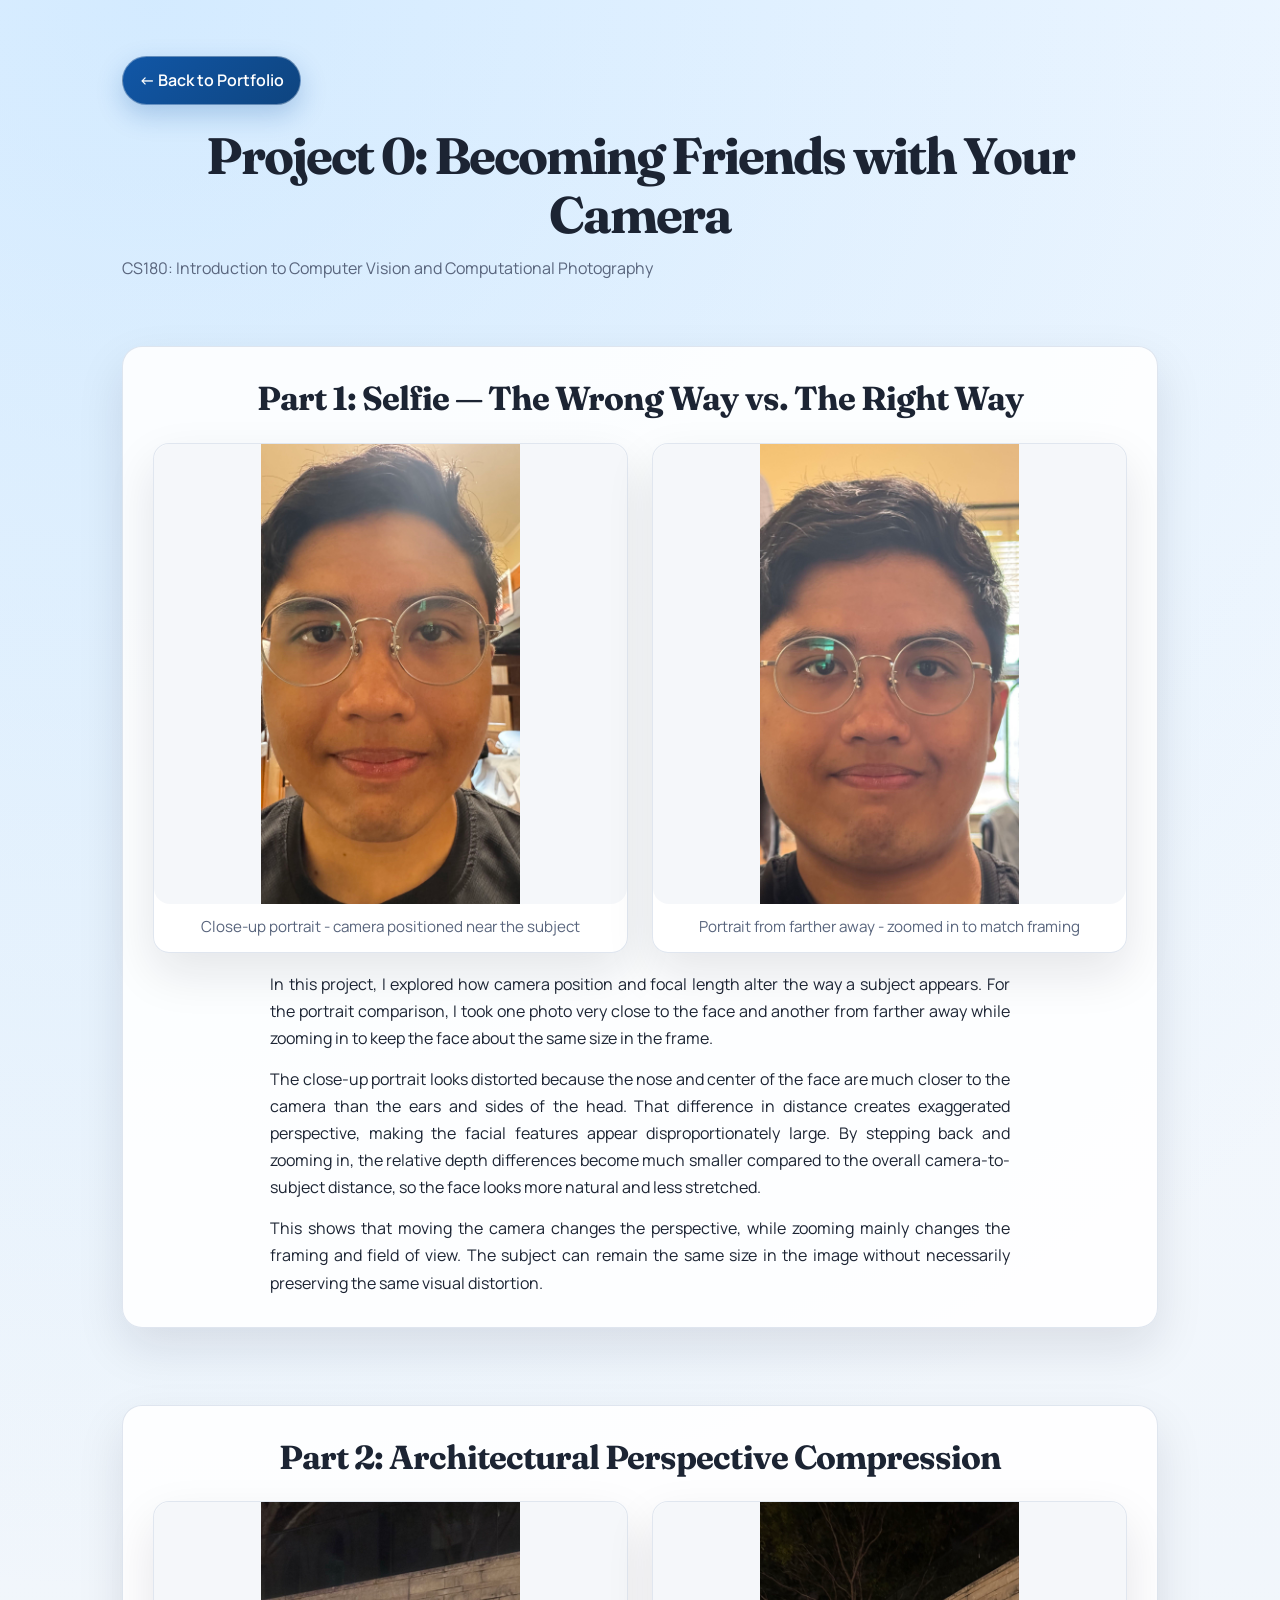
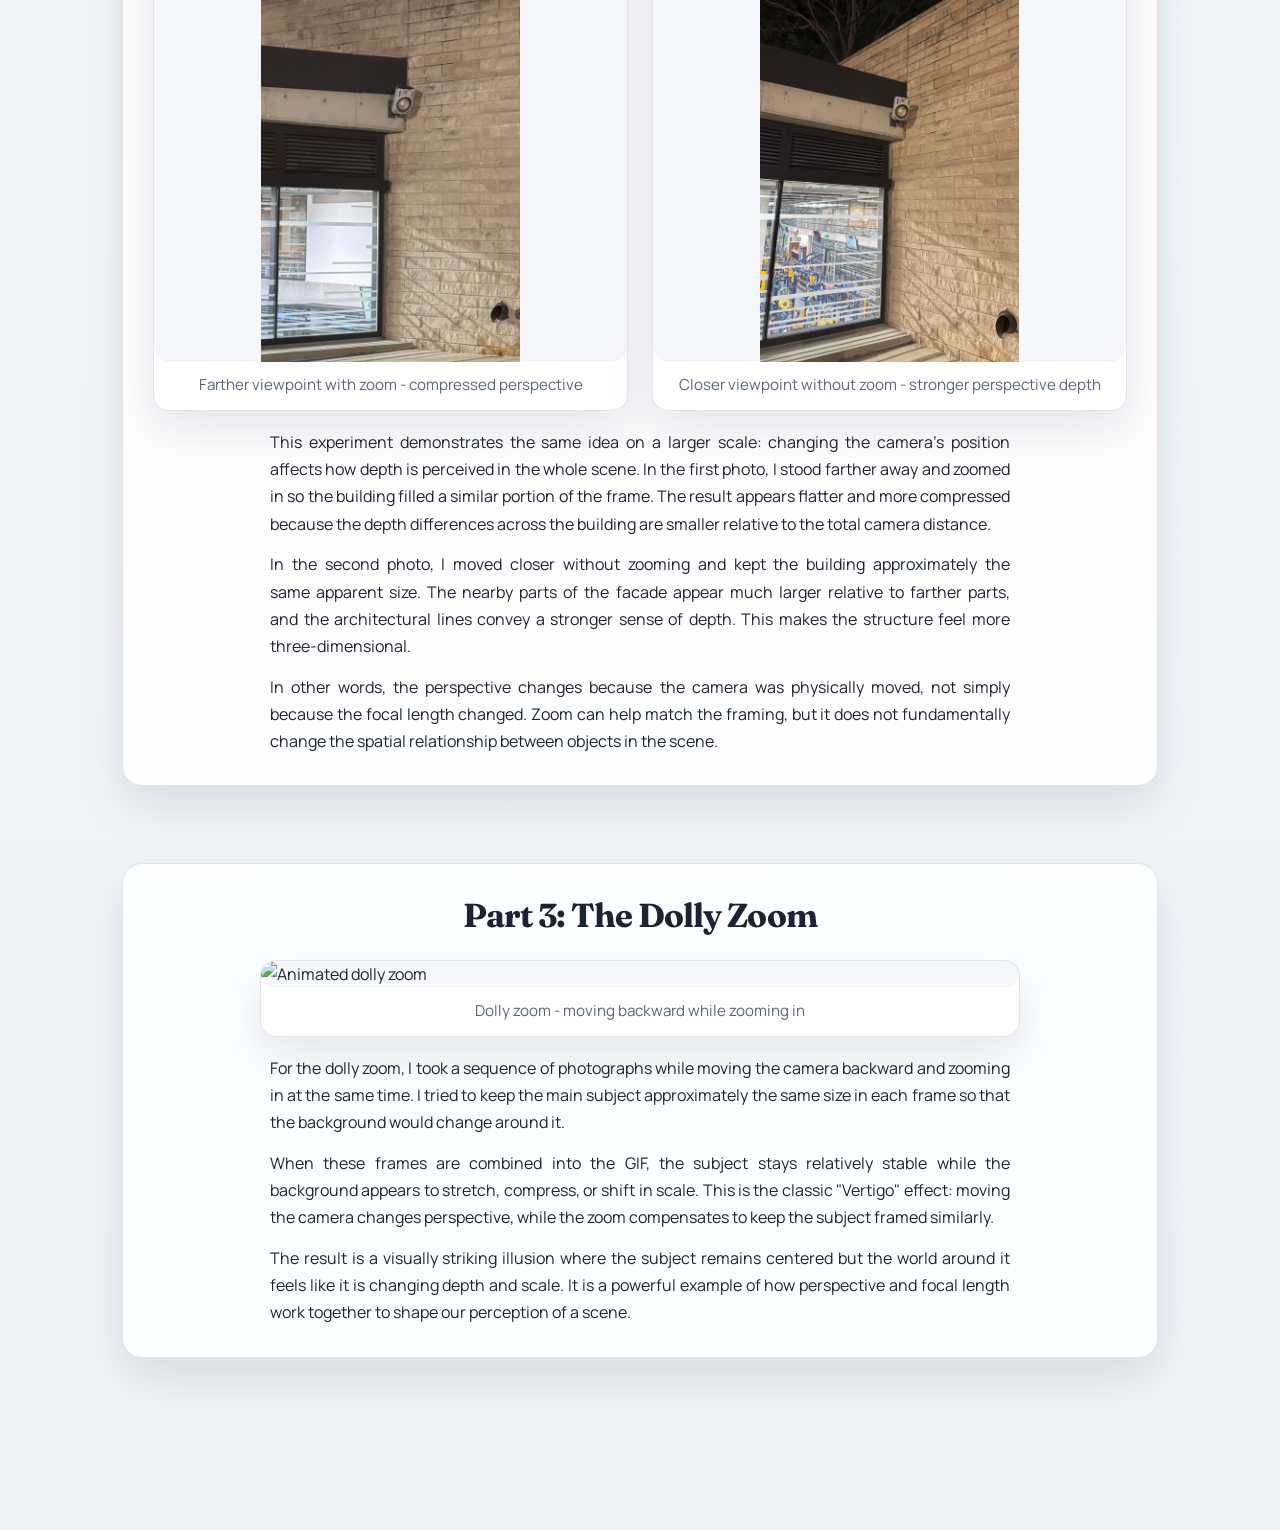
==== 0/index.html @ 7ff72e2b "Project 0" ====
<!DOCTYPE html>
<html lang="en">

<head>
    <meta charset="UTF-8">
    <meta name="viewport" content="width=device-width, initial-scale=1.0">

    <title>Project 0 | CS180</title>

    <link rel="stylesheet" href="../style.css">

    <style>
        @import url("https://fonts.googleapis.com/css2?family=Fraunces:opsz,wght@9..144,600;9..144,700&family=Manrope:wght@400;500;700&display=swap");

        :root {
            --page-bg-1: #f4f9ff;
            --page-bg-2: #eef3f8;
            --panel-bg: rgba(255, 255, 255, 0.88);
            --card-shadow: 0 20px 48px rgba(15, 23, 42, 0.1);
            --text: #1c2433;
            --muted: #59657d;
            --border: rgba(133, 156, 192, 0.25);
            --accent: #1157a7;
            --accent-2: #0e447f;
        }

        * {
            box-sizing: border-box;
        }

        body {
            margin: 0;
            font-family: "Manrope", "Segoe UI", Tahoma, sans-serif;
            background:
                radial-gradient(circle at 12% 0%, rgba(127, 197, 255, 0.28) 0%, rgba(127, 197, 255, 0) 48%),
                linear-gradient(180deg, var(--page-bg-1) 0%, var(--page-bg-2) 100%);
            color: var(--text);
            line-height: 1.7;
        }

        .project-page {
            width: min(100%, 1100px);
            margin: 0 auto;
            padding: clamp(24px, 5vw, 56px) clamp(16px, 3vw, 32px) 96px;
        }

        .back-link {
            display: inline-flex;
            align-items: center;
            gap: 8px;
            margin-bottom: 22px;
            padding: 10px 16px;
            color: white;
            text-decoration: none;
            font-weight: 600;
            border-radius: 999px;
            border: 1px solid rgba(255, 255, 255, 0.35);
            background: linear-gradient(135deg, var(--accent) 0%, var(--accent-2) 100%);
            box-shadow: 0 10px 26px rgba(17, 87, 167, 0.25);
            transition: transform 0.2s ease, box-shadow 0.2s ease;
        }

        .back-link:hover {
            transform: translateY(-2px);
            box-shadow: 0 14px 32px rgba(17, 87, 167, 0.3);
        }

        .project-title {
            margin-bottom: clamp(2.2rem, 5vw, 4.2rem);
            text-align: center;
        }

        .project-title h1 {
            margin: 0 0 10px;
            font-family: "Fraunces", Georgia, serif;
            font-size: clamp(2.1rem, 4vw, 3.3rem);
            line-height: 1.15;
            letter-spacing: -0.04em;
        }

        .project-title p {
            margin: 0;
            color: var(--muted);
            font-size: 1rem;
        }

        .part {
            margin-bottom: clamp(3rem, 6vw, 6rem);
            padding: clamp(18px, 3vw, 30px);
            border: 1px solid var(--border);
            border-radius: 20px;
            background: var(--panel-bg);
            box-shadow: var(--card-shadow);
        }

        .part h2 {
            margin: 0 0 1rem;
            font-family: "Fraunces", Georgia, serif;
            font-size: clamp(1.5rem, 2.6vw, 2.2rem);
            line-height: 1.25;
            letter-spacing: -0.03em;
            text-align: center;
        }

        .image-pair {
            display: grid;
            grid-template-columns: repeat(2, minmax(0, 1fr));
            gap: clamp(12px, 2vw, 24px);
            margin: 24px 0 18px;
        }

        figure {
            margin: 0;
            border-radius: 16px;
            overflow: hidden;
            background: var(--panel-bg);
            border: 1px solid var(--border);
            box-shadow: var(--card-shadow);
        }

        .image-pair img,
        .single-image img {
            display: block;
            width: 100%;
            max-width: 100%;
            height: auto;
            border-radius: inherit;
            object-fit: contain;
            background: rgba(133, 156, 192, 0.08);
        }

        .image-pair img {
            max-height: min(58vh, 460px);
        }

        .single-image img {
            max-height: min(72vh, 620px);
        }

        figcaption {
            margin: 10px 10px 12px;
            color: var(--muted);
            text-align: center;
            font-size: 0.95rem;
        }

        .single-image {
            width: min(100%, 760px);
            margin: 24px auto 18px;
        }

        p {
            max-width: 74ch;
            margin: 0.85rem auto 0;
            color: var(--text);
            text-wrap: pretty;
            text-align: justify;
            text-justify: inter-word;
            hyphens: auto;
        }

        @media (max-width: 700px) {
            .project-page {
                padding: 20px 14px 72px;
            }

            .image-pair {
                grid-template-columns: 1fr;
                gap: 16px;
            }

            .single-image {
                width: 100%;
            }

            .part {
                margin-bottom: 3.2rem;
                border-radius: 16px;
                padding: 16px;
            }

            .image-pair img {
                max-height: 380px;
            }

            .single-image img {
                max-height: 480px;
            }
        }
    </style>
</head>

<body>

<div class="project-page">

    <a class="back-link" href="../index.html">
        ← Back to Portfolio
    </a>

    <section class="project-title">
        <h1>Project 0: Becoming Friends with Your Camera</h1>
        <p>
            CS180: Introduction to Computer Vision and Computational Photography
        </p>
    </section>


    <!-- PART 1 -->
    <section class="part">

        <h2>Part 1: Selfie — The Wrong Way vs. The Right Way</h2>

        <div class="image-pair">

            <figure>
                <img
                    src="./media/1a.jpg"
                    alt="Close-up portrait">

                <figcaption>
                    Close-up portrait - camera positioned near the subject
                </figcaption>
            </figure>


            <figure>
                <img
                    src="./media/1b.jpg"
                    alt="Portrait taken farther away with zoom">

                <figcaption>
                    Portrait from farther away - zoomed in to match framing
                </figcaption>
            </figure>

        </div>

        <p>
            In this project, I explored how camera position and focal length alter the way a subject appears. For the portrait comparison, I took one photo very close to the face and another from farther away while zooming in to keep the face about the same size in the frame.
        </p>
        <p>
            The close-up portrait looks distorted because the nose and center of the face are much closer to the camera than the ears and sides of the head. That difference in distance creates exaggerated perspective, making the facial features appear disproportionately large. By stepping back and zooming in, the relative depth differences become much smaller compared to the overall camera-to-subject distance, so the face looks more natural and less stretched.
        </p>
        <p>
            This shows that moving the camera changes the perspective, while zooming mainly changes the framing and field of view. The subject can remain the same size in the image without necessarily preserving the same visual distortion.
        </p>

    </section>


    <!-- PART 2 -->
    <section class="part">

        <h2>Part 2: Architectural Perspective Compression</h2>

        <div class="image-pair">

            <figure>
                <img
                    src="./media/2b.jpg"
                    alt="Building photographed from far away with zoom">

                <figcaption>
                    Farther viewpoint with zoom - compressed perspective
                </figcaption>
            </figure>


            <figure>
                <img
                    src="./media/2a.jpg"
                    alt="Building photographed from closer with a wider view">

                <figcaption>
                    Closer viewpoint without zoom - stronger perspective depth
                </figcaption>
            </figure>

        </div>

        <p>
            This experiment demonstrates the same idea on a larger scale: changing the camera’s position affects how depth is perceived in the whole scene. In the first photo, I stood farther away and zoomed in so the building filled a similar portion of the frame. The result appears flatter and more compressed because the depth differences across the building are smaller relative to the total camera distance.
        </p>
        <p>
            In the second photo, I moved closer without zooming and kept the building approximately the same apparent size. The nearby parts of the facade appear much larger relative to farther parts, and the architectural lines convey a stronger sense of depth. This makes the structure feel more three-dimensional.
        </p>
        <p>
            In other words, the perspective changes because the camera was physically moved, not simply because the focal length changed. Zoom can help match the framing, but it does not fundamentally change the spatial relationship between objects in the scene.
        </p>

    </section>


    <!-- PART 3 -->
    <section class="part">

        <h2>Part 3: The Dolly Zoom</h2>

        <div class="single-image">

            <figure>
                <img
                    src="./media/3.gif"
                    alt="Animated dolly zoom">

                <figcaption>
                    Dolly zoom - moving backward while zooming in
                </figcaption>
            </figure>

        </div>

        <p>
            For the dolly zoom, I took a sequence of photographs while moving the camera backward and zooming in at the same time. I tried to keep the main subject approximately the same size in each frame so that the background would change around it.
        </p>
        <p>
            When these frames are combined into the GIF, the subject stays relatively stable while the background appears to stretch, compress, or shift in scale. This is the classic "Vertigo" effect: moving the camera changes perspective, while the zoom compensates to keep the subject framed similarly.
        </p>
        <p>
            The result is a visually striking illusion where the subject remains centered but the world around it feels like it is changing depth and scale. It is a powerful example of how perspective and focal length work together to shape our perception of a scene.
        </p>

    </section>

</div>

</body>
</html>
---- style.css ----
* {
    box-sizing: border-box;
}

body {
    margin: 0;
    font-family: Arial, Helvetica, sans-serif;
    background: #f7f7f7;
    color: #222;
    line-height: 1.6;
}

header {
    text-align: center;
    padding: 80px 20px 50px;
}

header h1 {
    font-size: 2.5rem;
    margin-bottom: 10px;
}

header p {
    color: #666;
}

main {
    max-width: 1100px;
    margin: auto;
    padding: 20px;
}

.projects {
    display: grid;
    grid-template-columns: repeat(auto-fit, minmax(280px, 1fr));
    gap: 25px;
}

.project-card {
    display: block;
    padding: 30px;
    background: white;
    border-radius: 12px;
    text-decoration: none;
    color: inherit;
    box-shadow: 0 4px 15px rgba(0, 0, 0, 0.08);
    transition: transform 0.2s ease;
}

.project-card:hover {
    transform: translateY(-5px);
}

.project-card h2 {
    margin-top: 0;
}
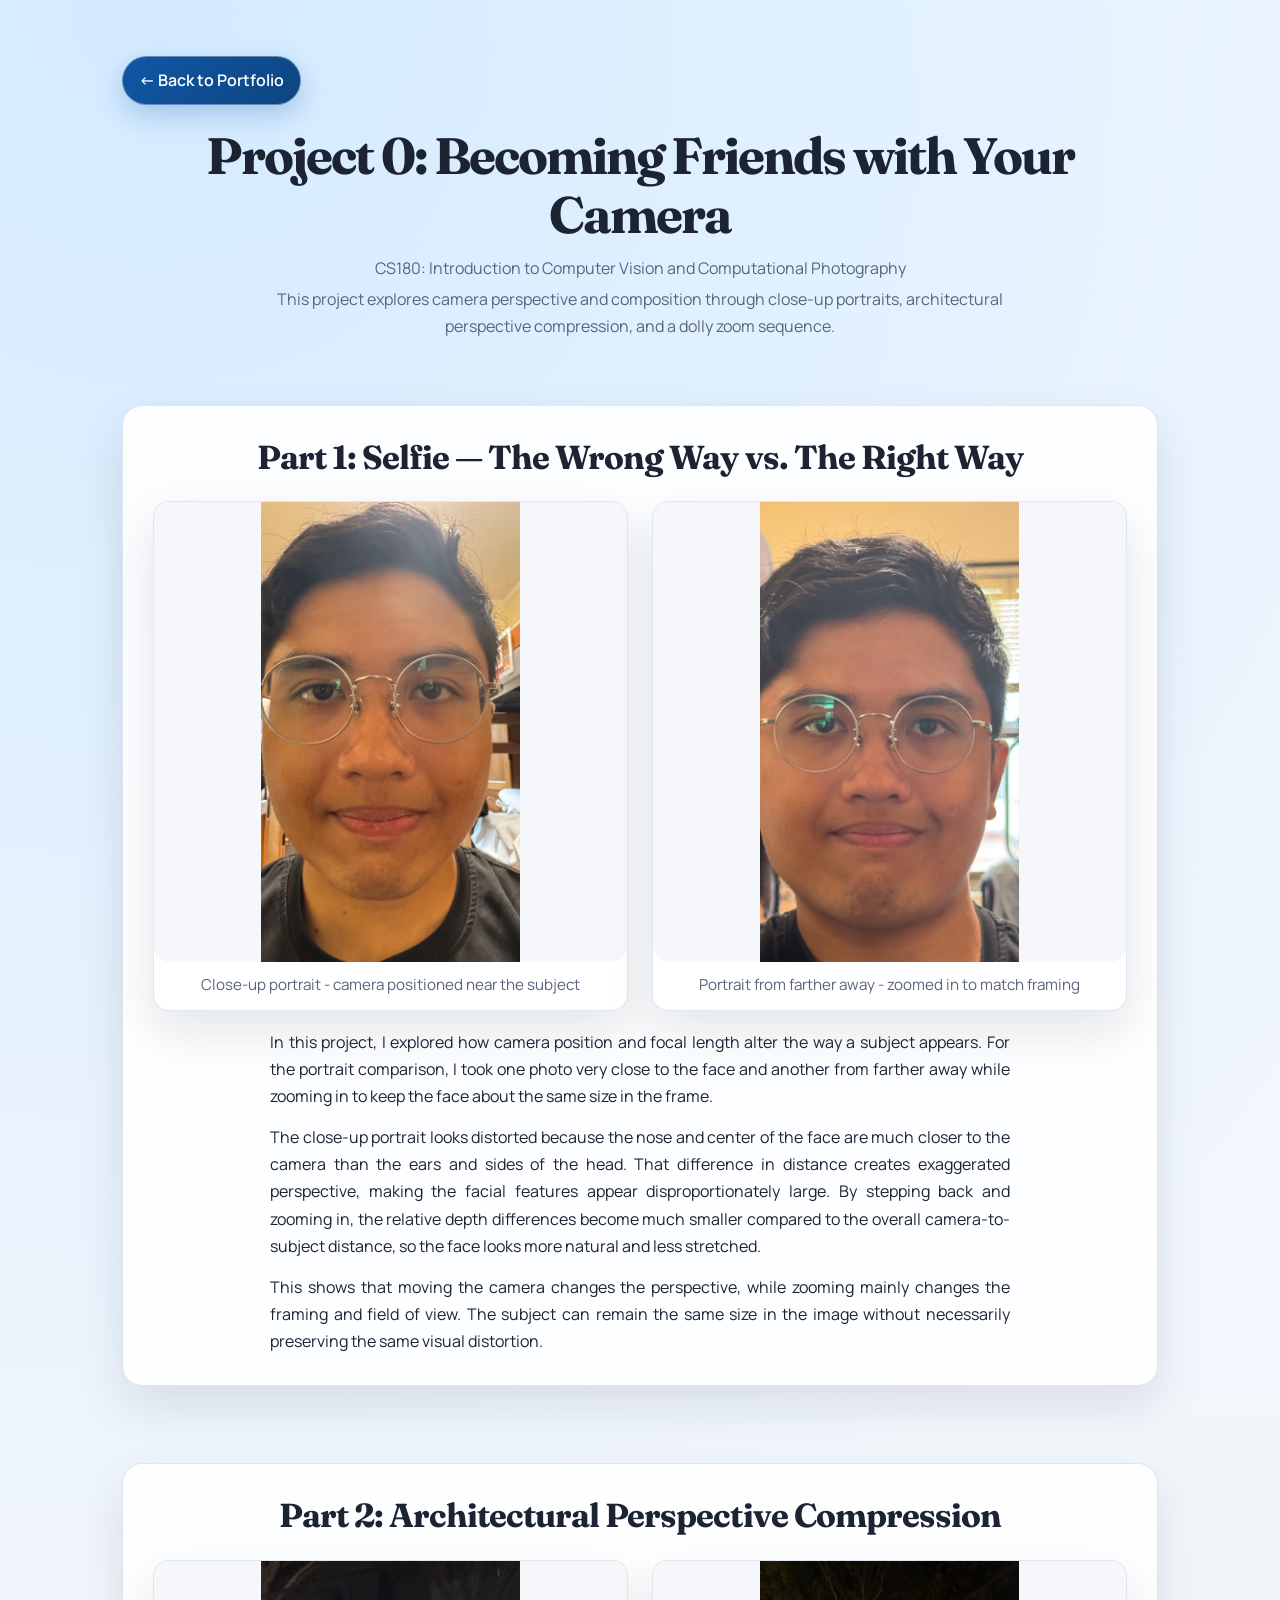
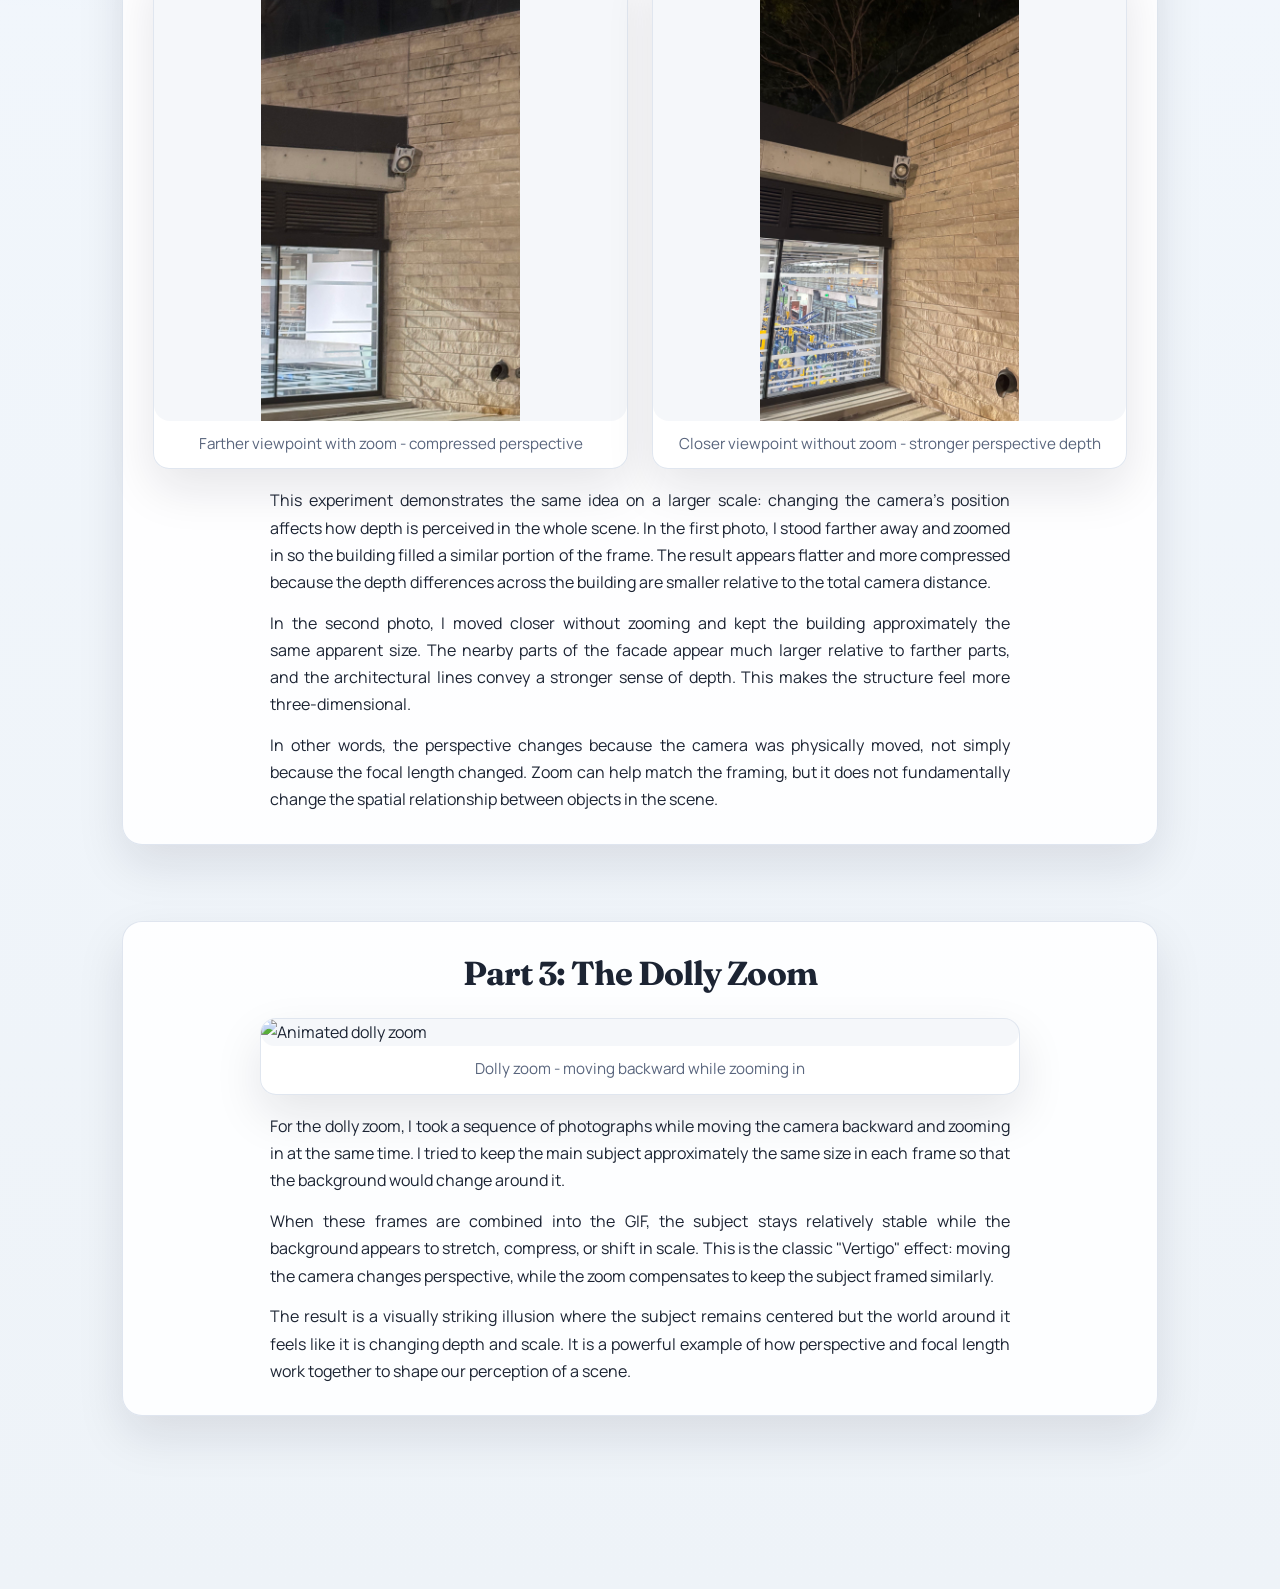
==== commit 62edc7eb: "Project 2" ====
--- a/0/index.html
+++ b/0/index.html
@@ -79,9 +79,17 @@
         }
 
         .project-title p {
-            margin: 0;
+            margin: 0.25rem auto 0;
+            max-width: 74ch;
             color: var(--muted);
             font-size: 1rem;
+            text-align: center;
+        }
+
+        .project-title .subtitle {
+            margin-top: 0.3rem;
+            font-size: 1rem;
+            color: var(--muted);
         }
 
         .part {
@@ -200,8 +208,11 @@
 
     <section class="project-title">
         <h1>Project 0: Becoming Friends with Your Camera</h1>
-        <p>
+        <p class="subtitle">
             CS180: Introduction to Computer Vision and Computational Photography
+        </p>
+        <p class="project-summary">
+            This project explores camera perspective and composition through close-up portraits, architectural perspective compression, and a dolly zoom sequence.
         </p>
     </section>
 
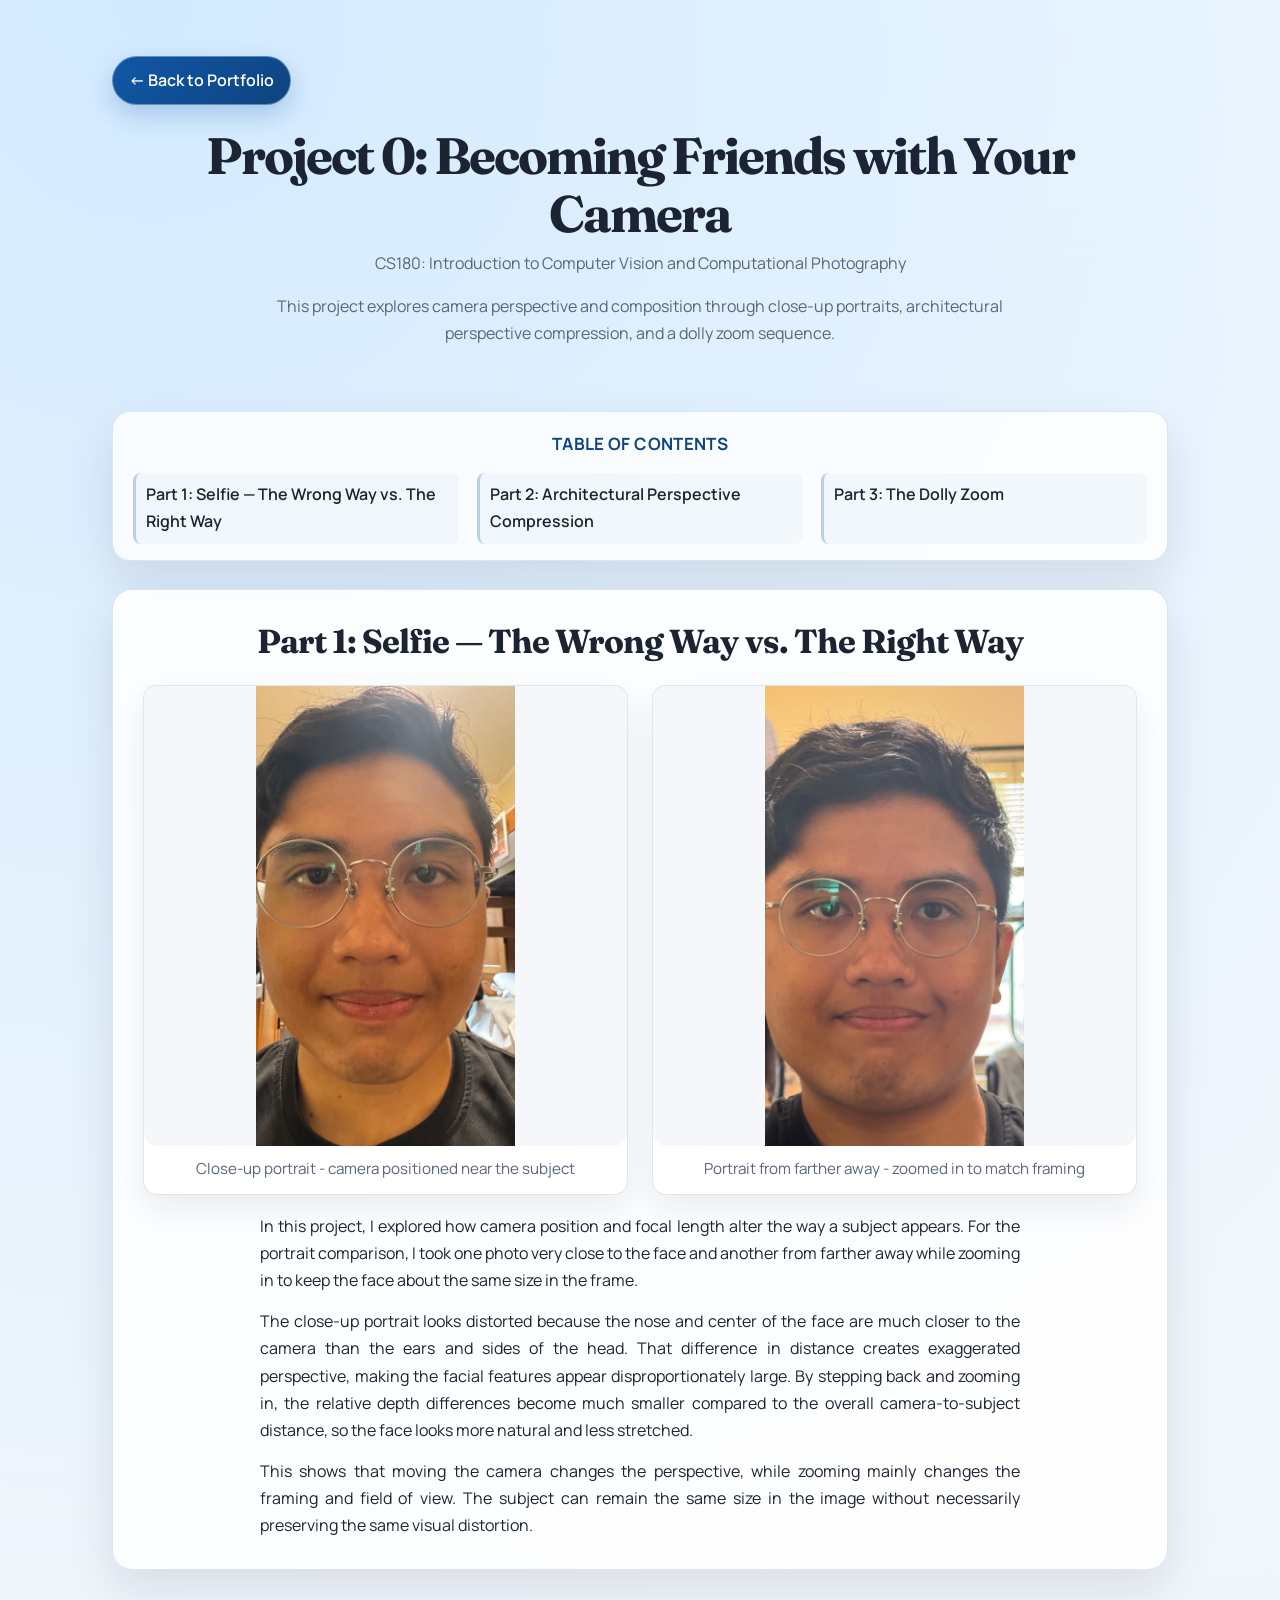
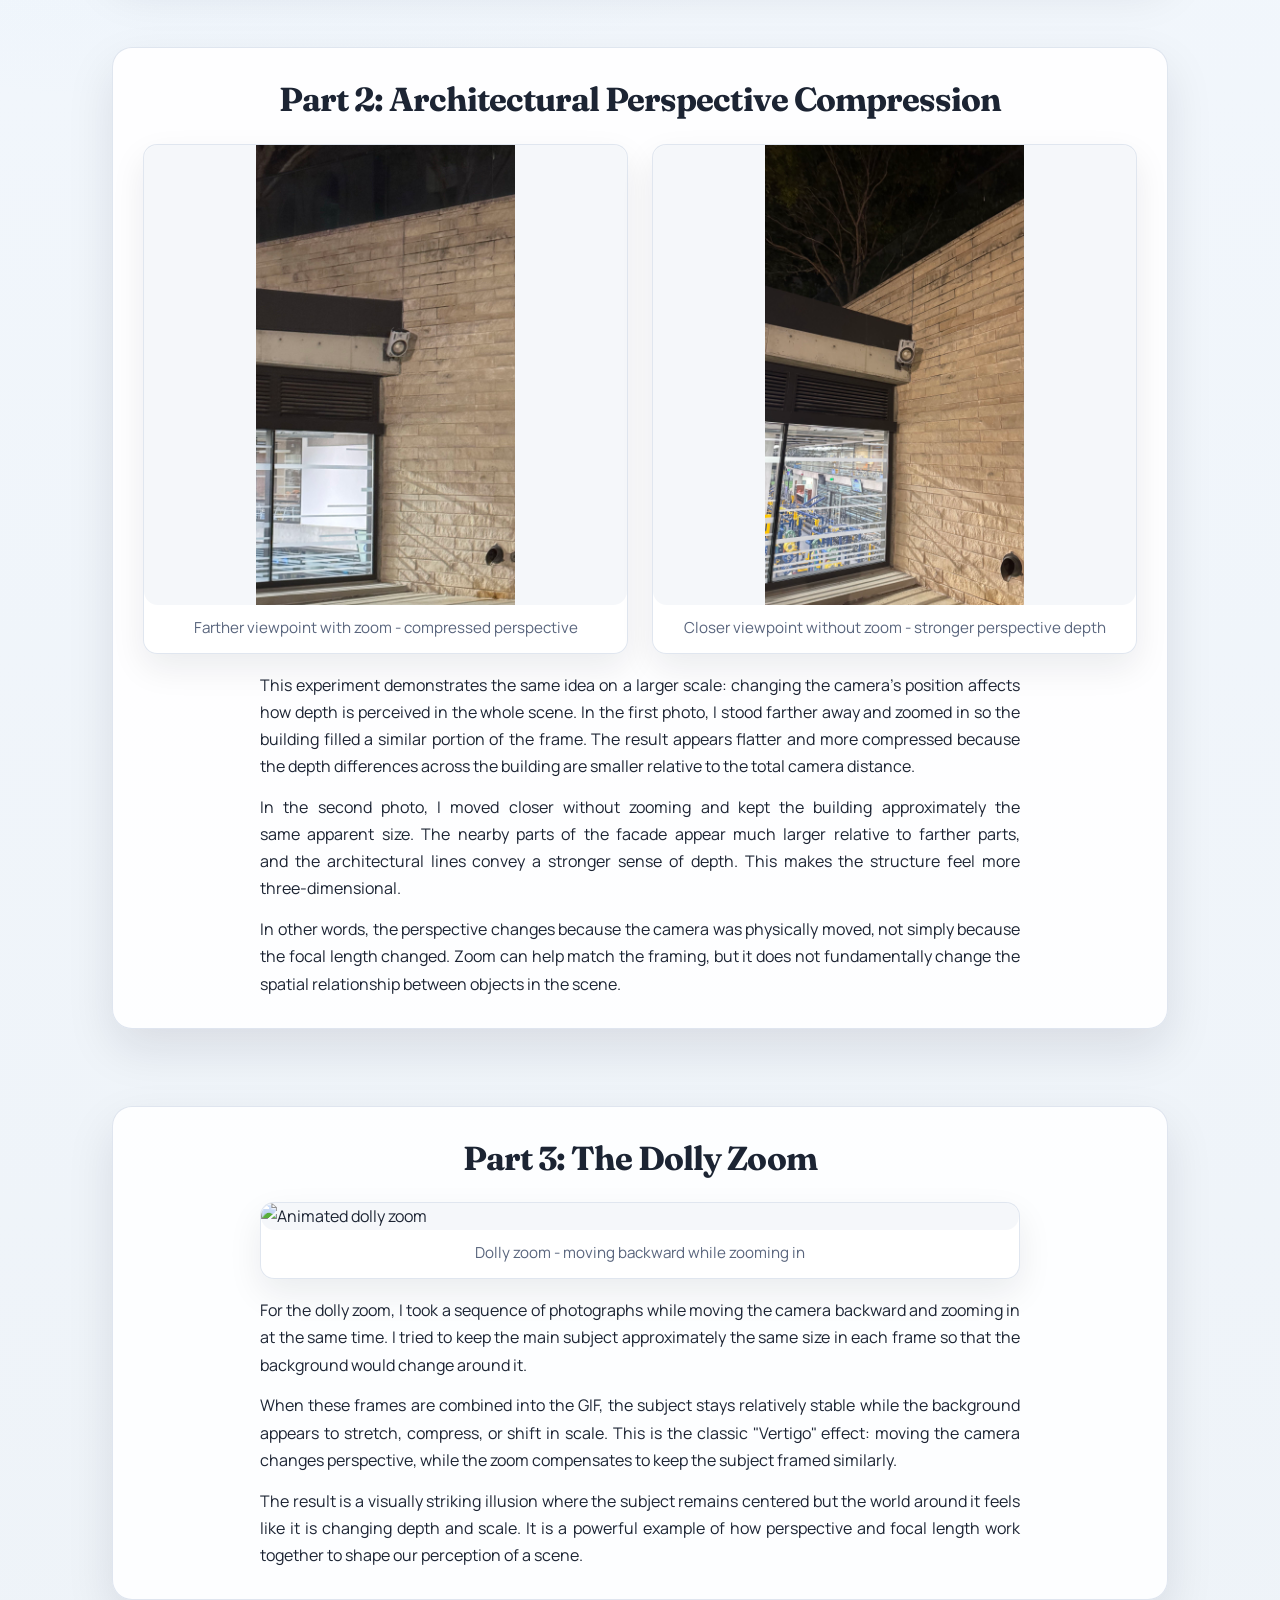
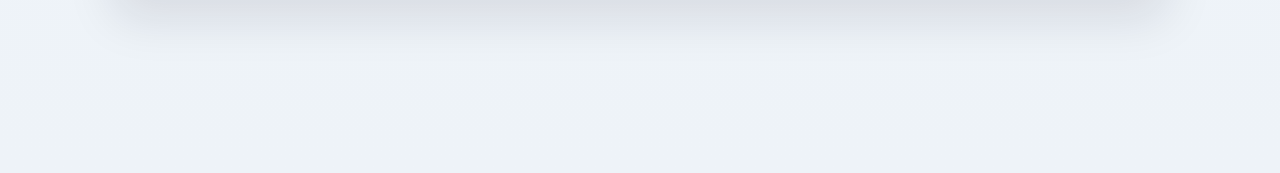
==== commit e8873bda: "Project 3" ====
--- a/0/index.html
+++ b/0/index.html
@@ -196,6 +196,7 @@
             }
         }
     </style>
+    <link rel="stylesheet" href="../project-common.css">
 </head>
 
 <body>
@@ -216,9 +217,17 @@
         </p>
     </section>
 
+    <nav class="toc" aria-label="Table of contents">
+        <h3>Table of Contents</h3>
+        <ul class="toc-list">
+            <li><a href="#part1">Part 1: Selfie — The Wrong Way vs. The Right Way</a></li>
+            <li><a href="#part2">Part 2: Architectural Perspective Compression</a></li>
+            <li><a href="#part3">Part 3: The Dolly Zoom</a></li>
+        </ul>
+    </nav>
 
     <!-- PART 1 -->
-    <section class="part">
+    <section class="part" id="part1">
 
         <h2>Part 1: Selfie — The Wrong Way vs. The Right Way</h2>
 
@@ -261,7 +270,7 @@
 
 
     <!-- PART 2 -->
-    <section class="part">
+    <section class="part" id="part2">
 
         <h2>Part 2: Architectural Perspective Compression</h2>
 
@@ -304,7 +313,7 @@
 
 
     <!-- PART 3 -->
-    <section class="part">
+    <section class="part" id="part3">
 
         <h2>Part 3: The Dolly Zoom</h2>
 
--- a/project-common.css
+++ b/project-common.css
@@ -0,0 +1,225 @@
+/* Shared presentation for Projects 0-3. Loaded after each page's inline <style>. */
+
+/* ---------- Page header ---------- */
+.project-page {
+    width: min(100%, 1120px);
+}
+
+.project-page .project-title {
+    max-width: none;
+    margin: 0 auto clamp(2.1rem, 5vw, 4rem);
+    padding: 0;
+    text-align: center;
+}
+
+.project-page .project-title h1 {
+    margin: 0 0 8px;
+    font-family: "Fraunces", Georgia, serif;
+    font-size: clamp(2.1rem, 4vw, 3.4rem);
+    font-weight: 700;
+    line-height: 1.12;
+    letter-spacing: -0.04em;
+    color: var(--text);
+}
+
+.project-page .project-title p {
+    max-width: 74ch;
+    margin: 0.3rem auto 0;
+    color: var(--muted);
+    font-family: "Manrope", "Segoe UI", Tahoma, sans-serif;
+    font-size: 1rem;
+    line-height: 1.7;
+    text-align: center;
+    hyphens: none;
+}
+
+.project-page .project-title .subtitle {
+    margin-top: 0.35rem;
+}
+
+.project-page .project-title .project-summary {
+    margin-top: 1rem;
+}
+
+/* ---------- Table of contents ---------- */
+.project-page .toc {
+    margin: 0 auto 28px;
+    padding: 18px 20px 16px;
+    border: 1px solid var(--border);
+    border-radius: 18px;
+    background: rgba(255, 255, 255, 0.82);
+    box-shadow: var(--card-shadow);
+}
+
+.project-page .toc > h3 {
+    margin: 0 0 14px;
+    text-align: center;
+    font-family: "Manrope", "Segoe UI", Tahoma, sans-serif;
+    font-size: 1.06rem;
+    font-weight: 700;
+    letter-spacing: 0.02em;
+    text-transform: uppercase;
+    color: var(--accent-2);
+}
+
+.project-page .toc-list {
+    list-style: none;
+    padding: 0;
+    margin: 0;
+    display: grid;
+    grid-template-columns: repeat(auto-fit, minmax(min(100%, 250px), 1fr));
+    gap: 10px 18px;
+}
+
+.project-page .toc-list > li {
+    padding: 8px 10px;
+    border-left: 3px solid rgba(17, 87, 167, 0.25);
+    border-radius: 8px;
+    background: rgba(17, 87, 167, 0.03);
+}
+
+.project-page .toc-list a,
+.project-page .toc-sublist a {
+    color: var(--text);
+    text-decoration: none;
+    font-weight: 600;
+}
+
+.project-page .toc-list a:hover,
+.project-page .toc-sublist a:hover {
+    color: var(--accent);
+}
+
+.project-page .toc-list a:focus-visible,
+.project-page .toc-sublist a:focus-visible {
+    outline: 2px solid rgba(17, 87, 167, 0.5);
+    outline-offset: 2px;
+    border-radius: 3px;
+}
+
+.project-page .toc-sublist {
+    list-style: none;
+    padding: 0;
+    margin: 10px 0 0;
+    display: grid;
+    gap: 6px;
+}
+
+.project-page .toc-sublist li {
+    padding: 0;
+    border: 0;
+    background: transparent;
+}
+
+.project-page .toc-groups {
+    width: 100%;
+}
+
+.project-page .toc-group {
+    min-width: 0;
+}
+
+/* ---------- Report body text ---------- */
+.part p {
+    max-width: 76ch;
+    text-align: justify;
+    text-justify: inter-word;
+    hyphens: auto;
+    -webkit-hyphens: auto;
+    overflow-wrap: break-word;
+    text-wrap: pretty;
+}
+
+.part .note,
+.part blockquote p,
+.part figure p,
+.part .formula-block p,
+.part .code-block p,
+.part table p {
+    text-align: left;
+    hyphens: manual;
+}
+
+/* ---------- Figures ---------- */
+figure {
+    border-radius: 14px;
+    box-shadow: 0 14px 34px rgba(15, 23, 42, 0.08);
+}
+
+figcaption {
+    margin: 10px 10px 12px;
+    color: var(--muted);
+    font-size: 0.95rem;
+    text-align: center;
+}
+
+/* ---------- Back button: subtle moving light sweep ---------- */
+.back-link {
+    position: relative;
+    overflow: hidden;
+    isolation: isolate;
+}
+
+.back-link::after {
+    content: "";
+    position: absolute;
+    top: 0;
+    bottom: 0;
+    left: 0;
+    width: 50%;
+    background: linear-gradient(110deg, transparent 0%, rgba(255, 255, 255, 0.28) 50%, transparent 100%);
+    transform: translateX(-170%) skewX(-16deg);
+    transition: transform 0.6s ease;
+    pointer-events: none;
+}
+
+.back-link:hover::after,
+.back-link:focus-visible::after {
+    transform: translateX(380%) skewX(-16deg);
+}
+
+.back-link:focus-visible {
+    outline: 3px solid rgba(17, 87, 167, 0.5);
+    outline-offset: 3px;
+}
+
+@media (max-width: 560px) {
+    .part p {
+        text-align: left;
+        hyphens: manual;
+    }
+
+    .project-page .toc {
+        padding: 16px 14px 14px;
+    }
+}
+
+@media (hover: none) {
+    .back-link::after {
+        display: none;
+    }
+}
+
+@media (prefers-reduced-motion: reduce) {
+    html {
+        scroll-behavior: auto;
+    }
+
+    .back-link {
+        transition: none;
+    }
+
+    .back-link::after {
+        display: none;
+    }
+
+    .back-link:hover {
+        transform: none;
+    }
+}
+
+@media print {
+    .back-link::after {
+        display: none !important;
+    }
+}
